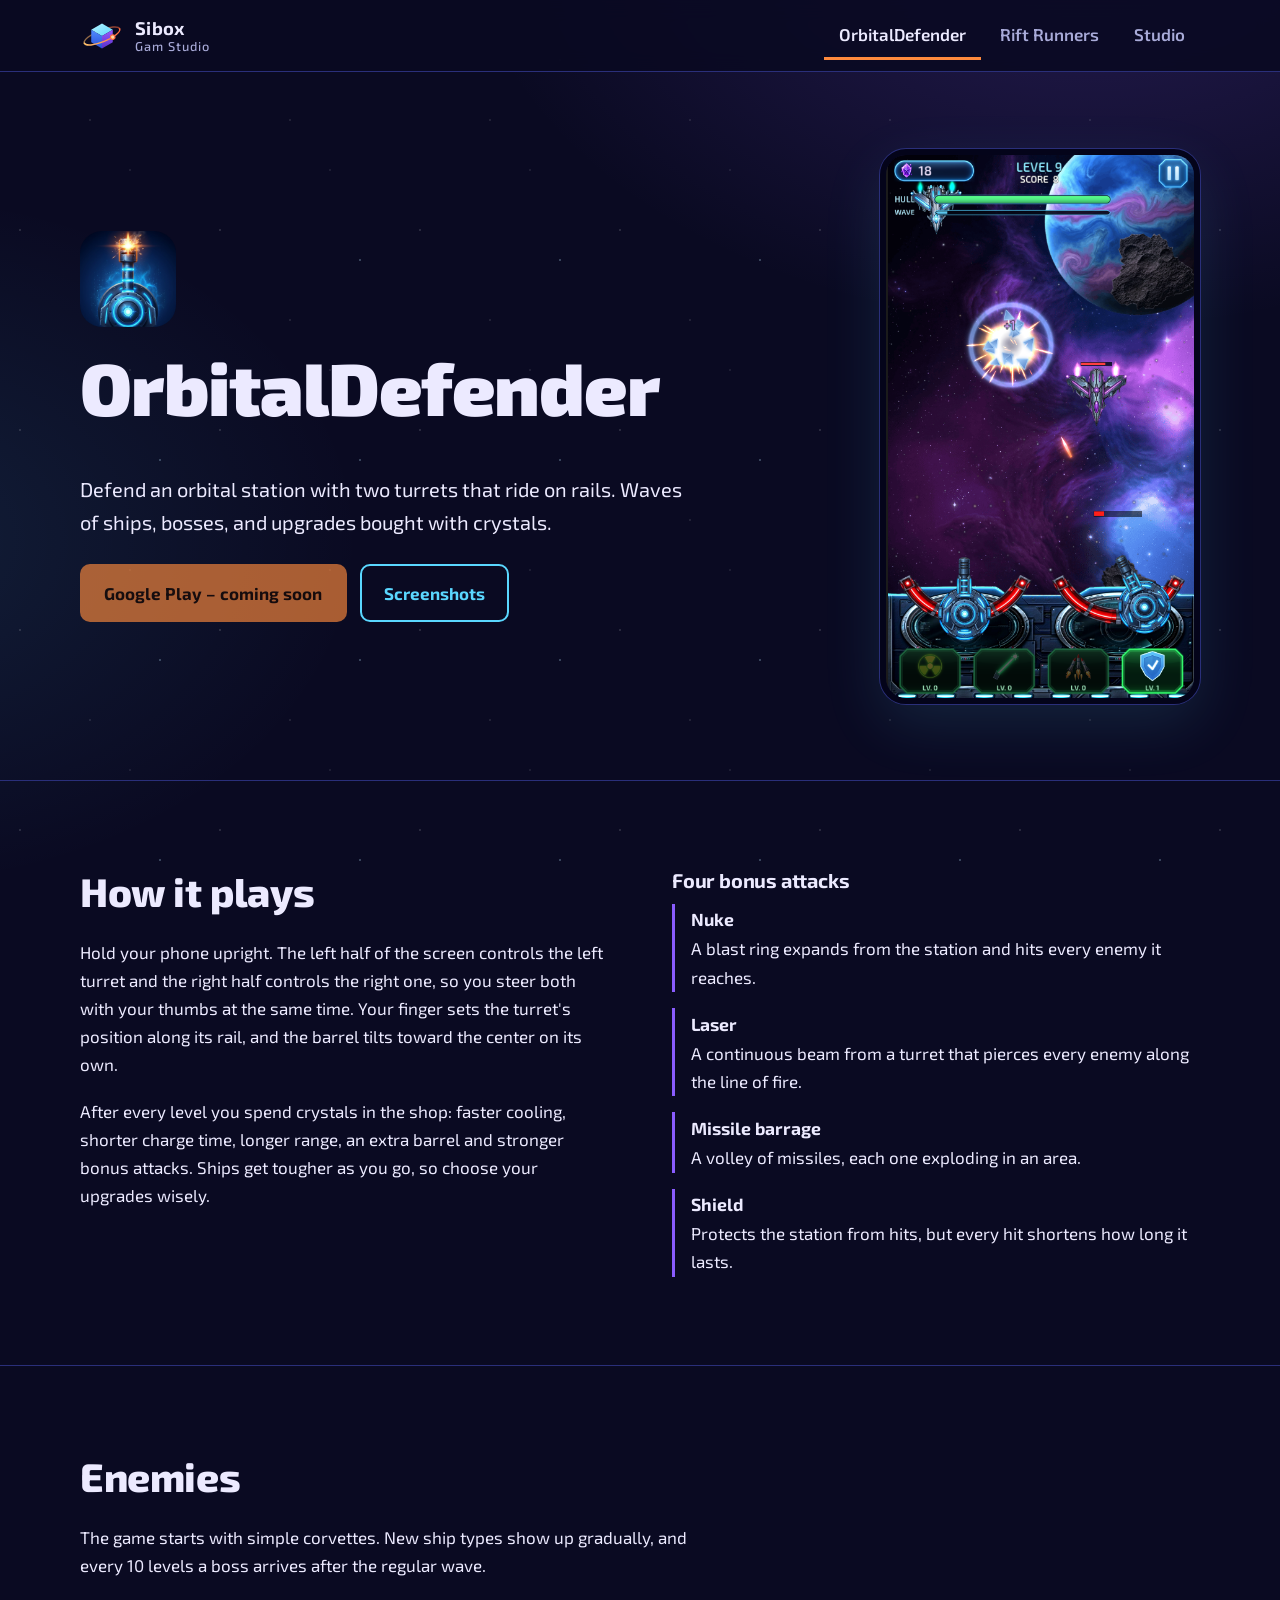
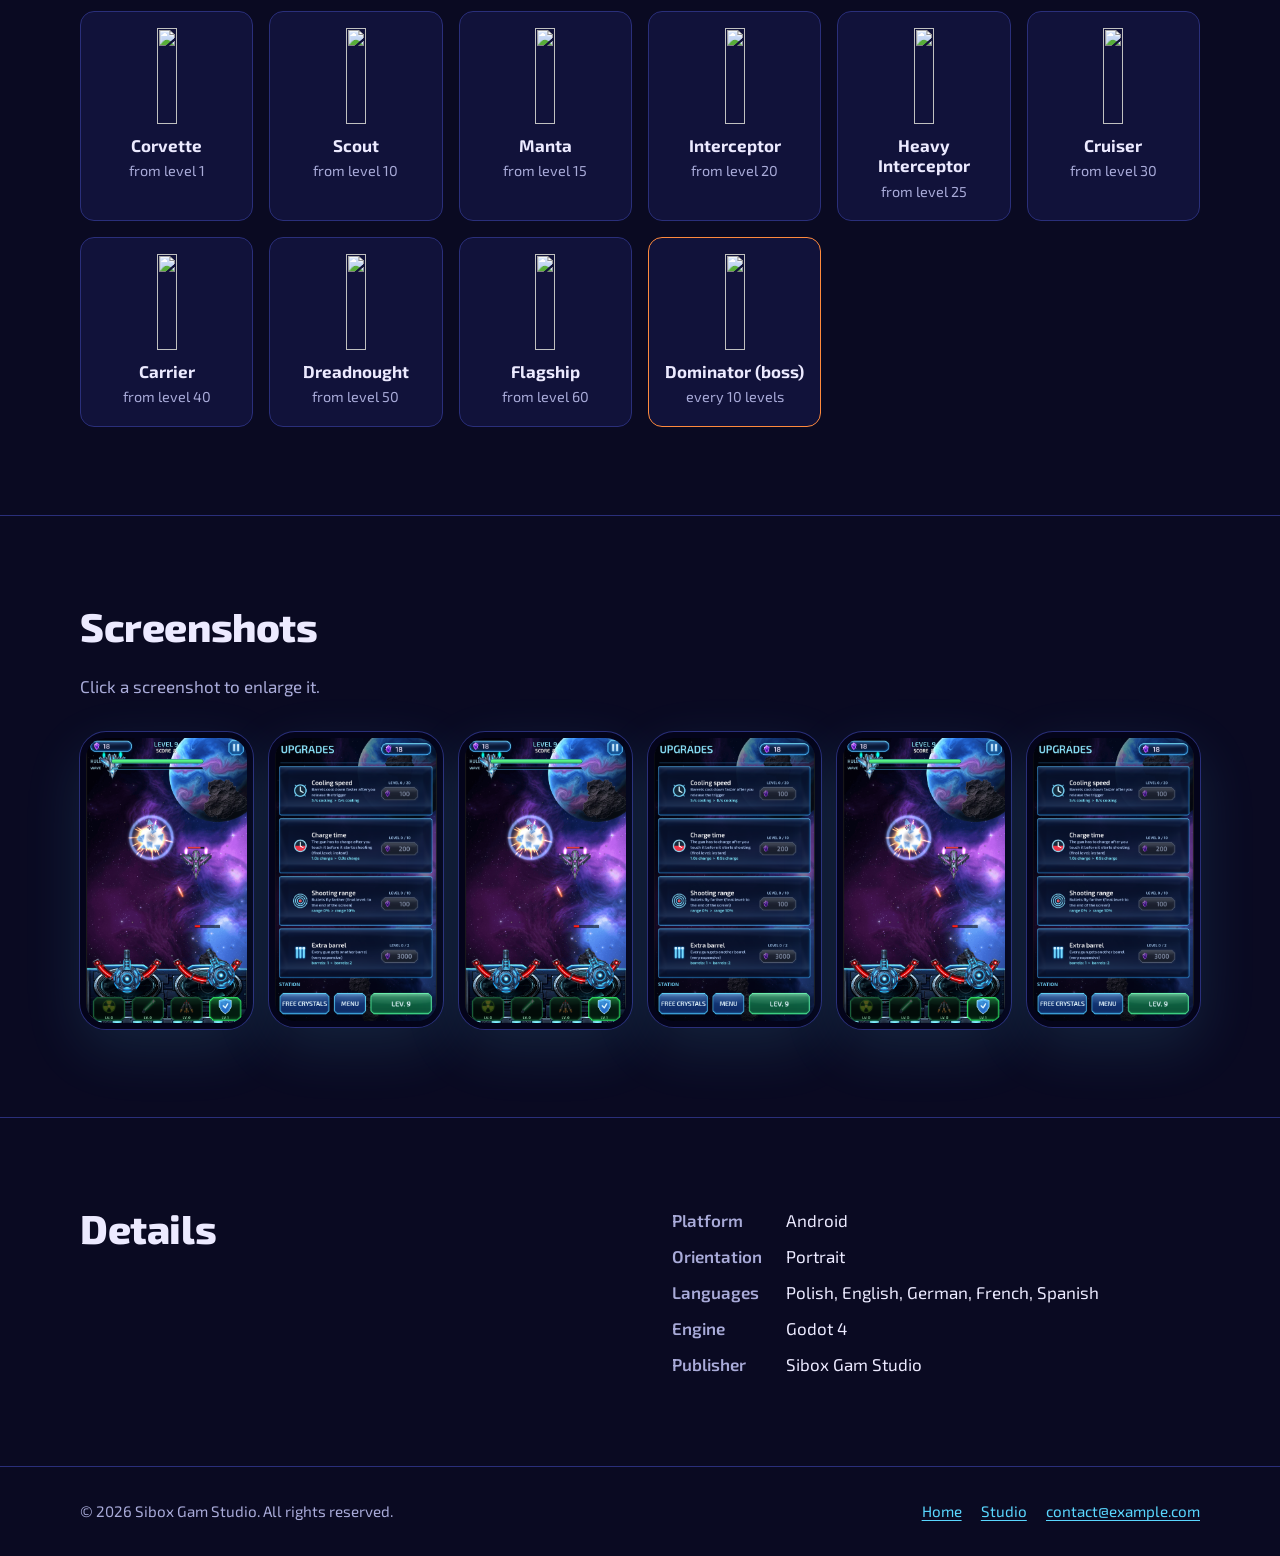
==== orbital-defender.html @ 37a6a01a "Add files via upload" ====
<!DOCTYPE html>
<html lang="en">
<head>
  <meta charset="utf-8">
  <meta name="viewport" content="width=device-width, initial-scale=1">
  <title>OrbitalDefender – Sibox Gam Studio</title>
  <meta name="description" content="OrbitalDefender: a mobile defense game for Android. Two turrets on rails, four bonus attacks, bosses and upgrades.">
  <meta name="theme-color" content="#0a0a22">
  <meta property="og:title" content="OrbitalDefender – Sibox Gam Studio">
  <meta property="og:description" content="OrbitalDefender: a mobile defense game for Android. Two turrets on rails, four bonus attacks, bosses and upgrades.">
  <meta property="og:type" content="website">
  <!-- Once published you can add the full URL: <meta property="og:image" content="https://YOUR-LOGIN.github.io/REPO/assets/img/screenshot-1.png"> -->
  <link rel="icon" href="assets/favicon.svg" type="image/svg+xml">
  <link rel="stylesheet" href="css/style.css">
</head>
<body>
  <a class="skip" href="#main">Skip to content</a>
  <header class="site-header">
    <div class="wrap">
      <a class="brand" href="index.html" aria-label="Sibox Gam Studio – home">
        <img src="assets/logo-mark.svg" alt="" width="44" height="44">
        <span>Sibox<small>Gam Studio</small></span>
      </a>
      <nav class="tabs" aria-label="Main navigation">
        <a href="orbital-defender.html" aria-current="page">OrbitalDefender</a>
        <a href="rift-runners.html">Rift Runners</a>
        <a href="studio.html">Studio</a>
      </nav>
    </div>
  </header>

  <main id="main">
    <section class="game-hero">
      <div class="wrap">
        <div>
          <img class="icon" src="assets/img/orbital-defender-icon.png" alt="OrbitalDefender icon" width="96" height="96">
          <h1>OrbitalDefender</h1>
          <p class="lead">Defend an orbital station with two turrets that ride on rails. Waves of ships, bosses, and upgrades bought with crystals.</p>
          <div class="actions">
            <!-- CHANGE: add the Google Play link once the game is published -->
            <a class="btn btn-primary" href="#" aria-disabled="true">Google Play – coming soon</a>
            <a class="btn btn-ghost" href="#screenshots">Screenshots</a>
          </div>
        </div>
        <!-- REPLACE: assets/img/screenshot-1.png -->
        <img class="phone" src="assets/img/screenshot-1.png" alt="OrbitalDefender gameplay: two turrets and an enemy ship" width="497" height="876">
      </div>
    </section>

    <section class="section-line" id="gameplay">
      <div class="wrap split">
        <div>
          <h2>How it plays</h2>
          <p>Hold your phone upright. The left half of the screen controls the left turret and the right half controls the right one, so you steer both with your thumbs at the same time. Your finger sets the turret's position along its rail, and the barrel tilts toward the center on its own.</p>
          <p>After every level you spend crystals in the shop: faster cooling, shorter charge time, longer range, an extra barrel and stronger bonus attacks. Ships get tougher as you go, so choose your upgrades wisely.</p>
        </div>
        <div>
          <h3>Four bonus attacks</h3>
          <ul class="bonuses">
            <li><strong>Nuke</strong>A blast ring expands from the station and hits every enemy it reaches.</li>
            <li><strong>Laser</strong>A continuous beam from a turret that pierces every enemy along the line of fire.</li>
            <li><strong>Missile barrage</strong>A volley of missiles, each one exploding in an area.</li>
            <li><strong>Shield</strong>Protects the station from hits, but every hit shortens how long it lasts.</li>
          </ul>
        </div>
      </div>
    </section>

    <section class="section-line" id="enemies">
      <div class="wrap">
        <h2>Enemies</h2>
        <p>The game starts with simple corvettes. New ship types show up gradually, and every 10 levels a boss arrives after the regular wave.</p>
      <ul class="enemies">
        <li><img src="assets/img/enemies/corvette.png" alt="" width="96" height="96"><b>Corvette</b><span>from level 1</span></li>
        <li><img src="assets/img/enemies/scout.png" alt="" width="96" height="96"><b>Scout</b><span>from level 10</span></li>
        <li><img src="assets/img/enemies/manta.png" alt="" width="96" height="96"><b>Manta</b><span>from level 15</span></li>
        <li><img src="assets/img/enemies/interceptor.png" alt="" width="96" height="96"><b>Interceptor</b><span>from level 20</span></li>
        <li><img src="assets/img/enemies/heavy_interceptor.png" alt="" width="96" height="96"><b>Heavy Interceptor</b><span>from level 25</span></li>
        <li><img src="assets/img/enemies/cruiser.png" alt="" width="96" height="96"><b>Cruiser</b><span>from level 30</span></li>
        <li><img src="assets/img/enemies/carrier.png" alt="" width="96" height="96"><b>Carrier</b><span>from level 40</span></li>
        <li><img src="assets/img/enemies/dreadnought.png" alt="" width="96" height="96"><b>Dreadnought</b><span>from level 50</span></li>
        <li><img src="assets/img/enemies/mothership.png" alt="" width="96" height="96"><b>Flagship</b><span>from level 60</span></li>
        <li class="boss"><img src="assets/img/enemies/dominator.png" alt="" width="96" height="96"><b>Dominator (boss)</b><span>every 10 levels</span></li>
      </ul>
      </div>
    </section>

    <section class="section-line" id="screenshots">
      <div class="wrap">
        <h2>Screenshots</h2>
        <p class="dim">Click a screenshot to enlarge it.</p>
      <ul class="gallery">
        <li>
          <!-- REPLACE: assets/img/screenshot-1.png -->
          <a href="assets/img/screenshot-1.png" data-lightbox><img class="phone" src="assets/img/screenshot-1.png" alt="OrbitalDefender screenshot 1" width="497" height="876" loading="lazy"></a>
        </li>
        <li>
          <!-- REPLACE: assets/img/screenshot-2.png -->
          <a href="assets/img/screenshot-2.png" data-lightbox><img class="phone" src="assets/img/screenshot-2.png" alt="OrbitalDefender screenshot 2" width="497" height="876" loading="lazy"></a>
        </li>
        <li>
          <!-- REPLACE: assets/img/screenshot-3.png -->
          <a href="assets/img/screenshot-3.png" data-lightbox><img class="phone" src="assets/img/screenshot-3.png" alt="OrbitalDefender screenshot 3" width="497" height="876" loading="lazy"></a>
        </li>
        <li>
          <!-- REPLACE: assets/img/screenshot-4.png -->
          <a href="assets/img/screenshot-4.png" data-lightbox><img class="phone" src="assets/img/screenshot-4.png" alt="OrbitalDefender screenshot 4" width="497" height="876" loading="lazy"></a>
        </li>
        <li>
          <!-- REPLACE: assets/img/screenshot-5.png -->
          <a href="assets/img/screenshot-5.png" data-lightbox><img class="phone" src="assets/img/screenshot-5.png" alt="OrbitalDefender screenshot 5" width="497" height="876" loading="lazy"></a>
        </li>
        <li>
          <!-- REPLACE: assets/img/screenshot-6.png -->
          <a href="assets/img/screenshot-6.png" data-lightbox><img class="phone" src="assets/img/screenshot-6.png" alt="OrbitalDefender screenshot 6" width="497" height="876" loading="lazy"></a>
        </li>
      </ul>
      </div>
    </section>

    <section class="section-line">
      <div class="wrap split">
        <div><h2>Details</h2></div>
        <dl class="facts">
          <dt>Platform</dt><dd>Android</dd>
          <dt>Orientation</dt><dd>Portrait</dd>
          <dt>Languages</dt><dd>Polish, English, German, French, Spanish</dd>
          <dt>Engine</dt><dd>Godot 4</dd>
          <dt>Publisher</dt><dd>Sibox Gam Studio</dd>
        </dl>
      </div>
    </section>
  </main>

  <footer class="site-footer">
    <div class="wrap">
      <p>&copy; <span data-year>2026</span> Sibox Gam Studio. All rights reserved.</p>
      <nav aria-label="Footer">
        <a href="index.html">Home</a>
        <a href="studio.html">Studio</a>
        <!-- CHANGE: put your real e-mail address here -->
        <a href="mailto:contact@example.com">contact@example.com</a>
      </nav>
    </div>
  </footer>
  <script src="js/site.js"></script>
</body>
</html>
---- css/style.css ----
/* Sibox Gam Studio – shared styles for all pages.
   Colors and the Exo 2 typeface come from the OrbitalDefender game itself. */

@font-face {
  font-family: "Exo 2";
  src: url("../assets/fonts/Exo2.ttf") format("truetype");
  font-weight: 100 900;
  font-display: swap;
}

:root {
  --bg: #0a0a22;
  --bg-raised: #11123a;
  --line: #2a2f7a;
  --ink: #eceaff;
  --ink-dim: #a9abd9;
  --cyan: #5ad7ff;
  --violet: #8a5cff;
  --ember: #ff8a3d;
  --ember-ink: #1c0c00;
  --radius-frame: 26px;
  --radius-panel: 14px;
  --radius-ui: 10px;
  --wrap: 1120px;
}

*, *::before, *::after { box-sizing: border-box; }

html { scroll-behavior: smooth; }

body {
  margin: 0;
  font-family: "Exo 2", system-ui, -apple-system, "Segoe UI", sans-serif;
  font-size: 1.0625rem;
  line-height: 1.65;
  color: var(--ink);
  background:
    radial-gradient(900px 600px at 85% -10%, rgba(138, 92, 255, .22), transparent 70%),
    radial-gradient(700px 500px at -10% 60%, rgba(90, 215, 255, .10), transparent 70%),
    var(--bg);
  background-attachment: fixed;
  min-height: 100vh;
  display: flex;
  flex-direction: column;
}

/* Stars: layered dots on a fixed background */
body::before {
  content: "";
  position: fixed;
  inset: 0;
  z-index: -1;
  pointer-events: none;
  opacity: .55;
  background-image:
    radial-gradient(1px 1px at 20px 30px, rgba(255,255,255,.8), transparent),
    radial-gradient(1px 1px at 90px 120px, rgba(255,255,255,.6), transparent),
    radial-gradient(1.5px 1.5px at 160px 60px, rgba(190,232,255,.9), transparent),
    radial-gradient(1px 1px at 130px 170px, rgba(255,255,255,.5), transparent);
  background-size: 200px 200px;
}

img { max-width: 100%; height: auto; display: block; }

a { color: var(--cyan); text-underline-offset: 3px; }
a:hover { color: #9be7ff; }

:focus-visible {
  outline: 3px solid var(--cyan);
  outline-offset: 3px;
  border-radius: 4px;
}

.wrap { width: min(100% - 2.5rem, var(--wrap)); margin-inline: auto; }

.skip {
  position: absolute; left: -999px; top: 0;
  background: var(--ember); color: var(--ember-ink);
  padding: .6rem 1rem; z-index: 100;
}
.skip:focus { left: 0; }

/* ---------- Header and tabs ---------- */
.site-header {
  position: sticky; top: 0; z-index: 50;
  background: rgba(10, 10, 34, .88);
  backdrop-filter: blur(10px);
  border-bottom: 1px solid var(--line);
}
.site-header .wrap {
  display: flex; align-items: center; justify-content: space-between;
  gap: 1rem 2rem; flex-wrap: wrap; padding-block: .7rem;
}
.brand { display: flex; align-items: center; gap: .7rem; text-decoration: none; color: var(--ink); }
.brand img { width: 44px; height: 44px; }
.brand span { font-weight: 700; font-size: 1.15rem; letter-spacing: .01em; line-height: 1.1; }
.brand small { display: block; font-weight: 500; font-size: .8rem; color: var(--ink-dim); letter-spacing: .08em; }

.tabs { display: flex; gap: .25rem; flex-wrap: wrap; }
.tabs a {
  text-decoration: none; color: var(--ink-dim);
  padding: .55rem .95rem; font-weight: 600;
  border-bottom: 3px solid transparent;
}
.tabs a:hover { color: var(--ink); }
.tabs a[aria-current="page"] { color: var(--ink); border-bottom-color: var(--ember); }

/* ---------- Typografia ---------- */
h1, h2, h3 { line-height: 1.12; margin: 0 0 .6em; font-weight: 800; letter-spacing: -.01em; }
h1 { font-size: clamp(2.4rem, 6vw + .5rem, 4.6rem); font-weight: 900; }
h2 { font-size: clamp(1.7rem, 2.6vw + .6rem, 2.5rem); }
h3 { font-size: 1.25rem; font-weight: 700; }
p { margin: 0 0 1.1em; max-width: 62ch; }
.lead { font-size: 1.25rem; color: var(--ink); max-width: 52ch; }
.dim { color: var(--ink-dim); }

section { padding-block: clamp(3rem, 7vw, 5.5rem); }
.section-line { border-top: 1px solid var(--line); }

/* ---------- Przyciski ---------- */
.actions { display: flex; flex-wrap: wrap; gap: .8rem; margin-top: 1.6rem; }
.btn {
  display: inline-block; text-decoration: none; font: inherit; font-weight: 700;
  padding: .8rem 1.4rem; border-radius: var(--radius-ui);
  border: 2px solid transparent; cursor: pointer;
}
.btn-primary { background: var(--ember); color: var(--ember-ink); }
.btn-primary:hover { background: #ffa05e; color: var(--ember-ink); }
.btn-ghost { border-color: var(--cyan); color: var(--cyan); background: transparent; }
.btn-ghost:hover { background: rgba(90, 215, 255, .12); color: #b6f3ff; }
.btn[aria-disabled="true"] { opacity: .65; cursor: not-allowed; }

/* ---------- Home page: hero ---------- */
.hero { padding-block: clamp(3rem, 8vw, 6rem); }
.hero .wrap {
  display: grid; grid-template-columns: 1.15fr .85fr; gap: 2rem 3rem; align-items: center;
}
.hero h1 { margin-bottom: .35em; }
.hero-mark { width: min(100%, 380px); margin-inline: auto; filter: drop-shadow(0 0 60px rgba(138, 92, 255, .45)); }

/* ---------- Game cards on the home page ---------- */
.games h2 { margin-bottom: 1.6rem; }

.game-feature {
  display: grid; grid-template-columns: 1fr 300px; gap: 2rem 3.5rem; align-items: center;
  background: var(--bg-raised); border: 1px solid var(--line);
  border-radius: var(--radius-panel); padding: clamp(1.5rem, 4vw, 3rem);
}
.game-feature .title { display: flex; align-items: center; gap: 1rem; margin-bottom: 1rem; }
.game-feature .title img { width: 72px; height: 72px; border-radius: 16px; }
.game-feature .title h3 { font-size: clamp(1.8rem, 3vw, 2.4rem); margin: 0; font-weight: 800; }

.game-next {
  margin-top: 1.5rem;
  display: grid; grid-template-columns: 180px 1fr; gap: 1.5rem; align-items: center;
  border: 2px dashed var(--line); border-radius: var(--radius-panel);
  padding: 1.2rem 1.5rem;
}
.game-next img { border-radius: 14px; opacity: .85; }
.game-next h3 { margin-bottom: .3em; }
.game-next p { margin-bottom: .6em; }

.badge {
  display: inline-block; font-size: .85rem; font-weight: 700;
  padding: .15rem .7rem; border-radius: 999px;
  background: rgba(255, 138, 61, .16); color: var(--ember); border: 1px solid rgba(255, 138, 61, .5);
}

/* ---------- Phone frame for screenshots ---------- */
.phone {
  border: 6px solid #04041a; border-radius: var(--radius-frame); overflow: hidden;
  box-shadow: 0 0 0 1px var(--line), 0 20px 60px rgba(90, 215, 255, .12);
  background: #04041a;
}

/* ---------- Game page ---------- */
.game-hero { padding-block: clamp(2.5rem, 6vw, 5rem); }
.game-hero .wrap { display: grid; grid-template-columns: 1fr 320px; gap: 2rem 4rem; align-items: center; }
.game-hero .icon { width: 96px; height: 96px; border-radius: 22px; margin-bottom: 1.2rem; }
.facts { display: grid; grid-template-columns: max-content 1fr; gap: .5rem 1.5rem; margin: 0; }
.facts dt { color: var(--ink-dim); font-weight: 600; }
.facts dd { margin: 0; }

.split { display: grid; grid-template-columns: 1fr 1fr; gap: 2rem 4rem; align-items: start; }
.split > div > p:last-child { margin-bottom: 0; }

.bonuses { list-style: none; margin: 0; padding: 0; display: grid; gap: 1rem; }
.bonuses li { border-left: 3px solid var(--violet); padding: .1rem 0 .1rem 1rem; }
.bonuses strong { display: block; font-size: 1.1rem; }

.enemies {
  list-style: none; padding: 0; margin: 2rem 0 0;
  display: grid; grid-template-columns: repeat(auto-fill, minmax(150px, 1fr)); gap: 1rem;
}
.enemies li {
  background: var(--bg-raised); border: 1px solid var(--line); border-radius: var(--radius-panel);
  padding: 1rem .8rem; text-align: center;
}
.enemies img { height: 96px; width: auto; margin: 0 auto .7rem; object-fit: contain; }
.enemies b { display: block; line-height: 1.2; }
.enemies span { font-size: .9rem; color: var(--ink-dim); }
.enemies .boss { border-color: var(--ember); }

.gallery {
  list-style: none; padding: 0; margin: 2rem 0 0;
  display: grid; grid-template-columns: repeat(2, 1fr); gap: 1.2rem;
}
@media (min-width: 560px) { .gallery { grid-template-columns: repeat(3, 1fr); } }
@media (min-width: 960px) { .gallery { grid-template-columns: repeat(6, 1fr); gap: 1rem; } }
.gallery a { display: block; border-radius: var(--radius-frame); }
.gallery .phone { transition: transform .2s ease; }
.gallery a:hover .phone { transform: translateY(-4px); }
.gallery.gallery-3 { grid-template-columns: repeat(auto-fit, minmax(160px, 240px)); }

dialog.lightbox {
  border: 0; padding: 0; background: transparent; max-width: 94vw; max-height: 94vh; overflow: visible;
}
dialog.lightbox::backdrop { background: rgba(4, 4, 20, .88); }
dialog.lightbox img { max-height: 90vh; width: auto; border-radius: var(--radius-frame); }
dialog.lightbox button {
  position: absolute; top: -.5rem; right: -.5rem; width: 2.6rem; height: 2.6rem;
  border-radius: 50%; border: 2px solid var(--cyan); background: var(--bg);
  color: var(--ink); font: inherit; font-size: 1.3rem; cursor: pointer;
}

/* ---------- Footer ---------- */
.site-footer { margin-top: auto; border-top: 1px solid var(--line); padding-block: 2rem; color: var(--ink-dim); font-size: .95rem; }
.site-footer .wrap { display: flex; flex-wrap: wrap; justify-content: space-between; gap: 1rem 2rem; }
.site-footer p { margin: 0; max-width: none; }
.site-footer nav { display: flex; gap: 1.2rem; flex-wrap: wrap; }

/* ---------- Mobile ---------- */
@media (max-width: 820px) {
  .hero .wrap, .game-hero .wrap, .game-feature, .split { grid-template-columns: 1fr; }
  .hero-mark { width: 200px; margin-inline: 0; order: -1; }
  .game-feature .phone, .game-hero .phone { max-width: 280px; }
  .game-next { grid-template-columns: 1fr; }
  .game-next img { max-width: 220px; }
  .tabs a { padding: .5rem .55rem; font-size: .95rem; }
}

@media (prefers-reduced-motion: reduce) {
  html { scroll-behavior: auto; }
  .gallery .phone { transition: none; }
}
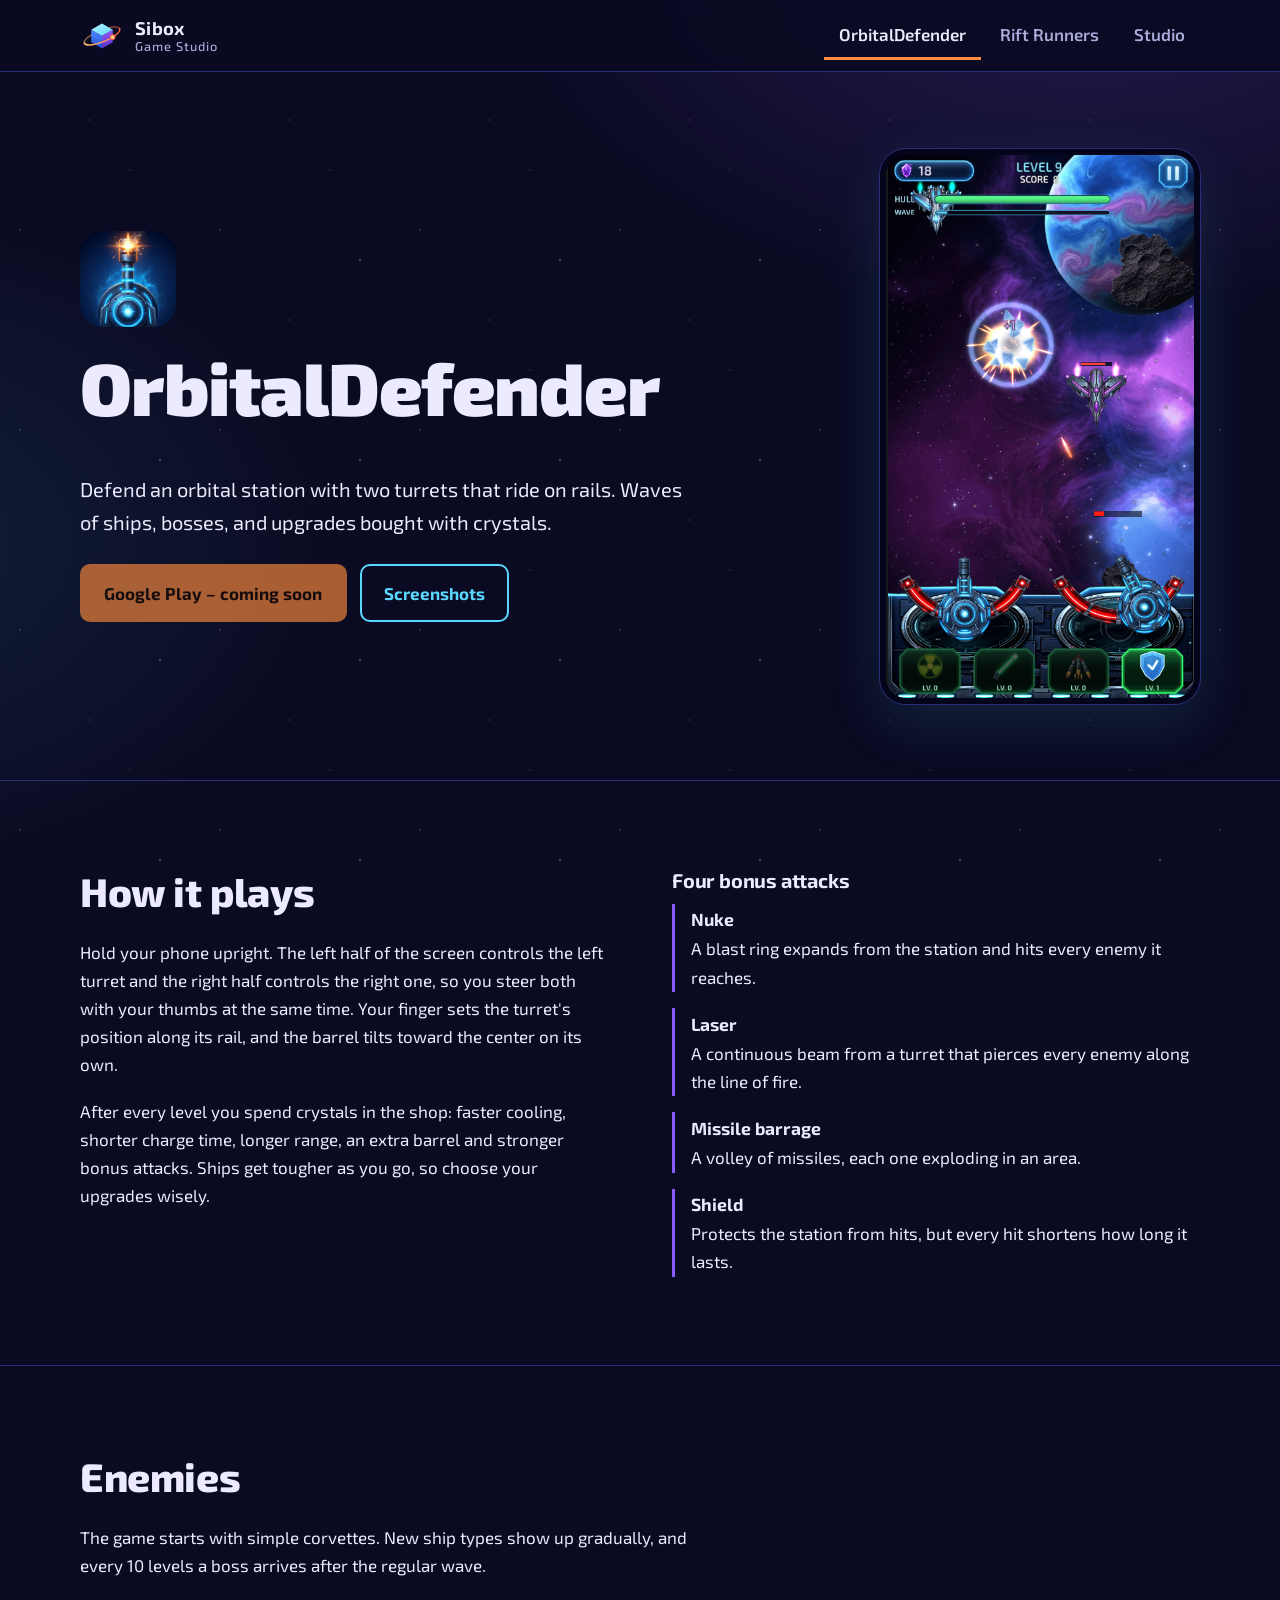
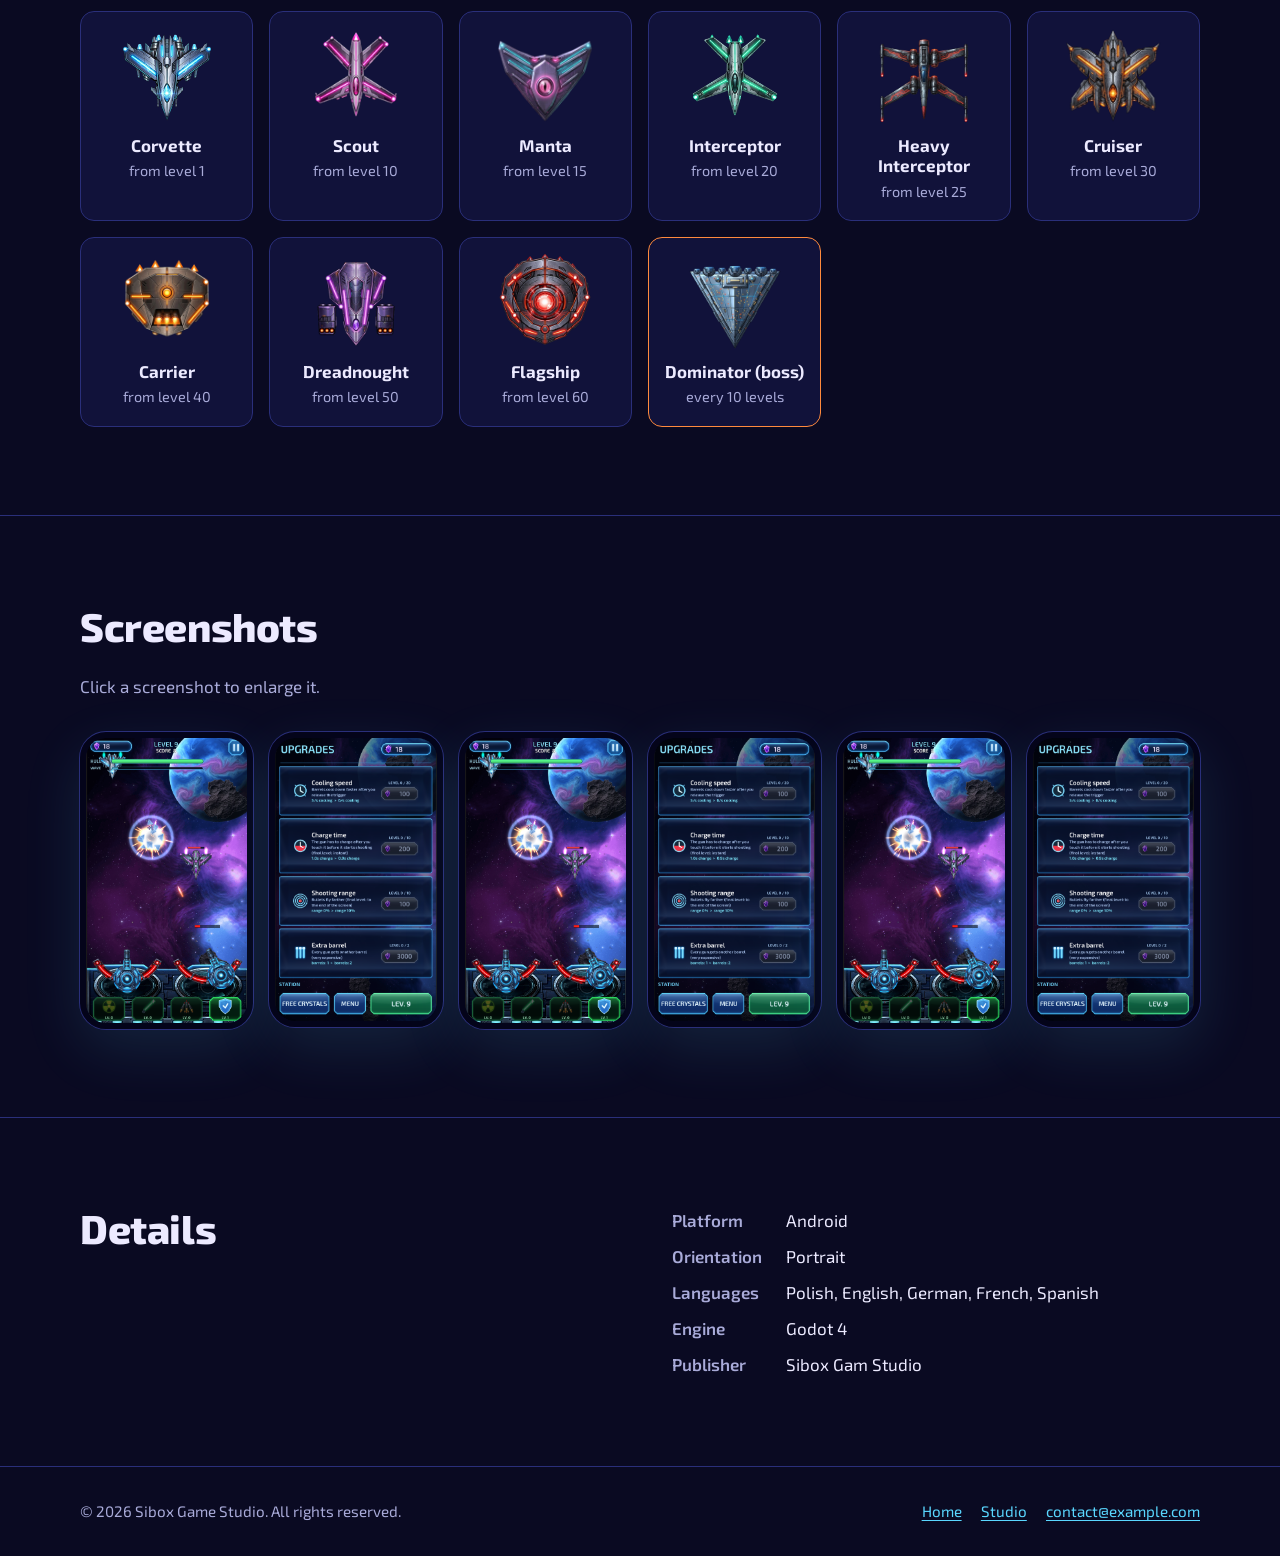
==== commit 8ddc65f8: "Update orbital-defender.html" ====
--- a/orbital-defender.html
+++ b/orbital-defender.html
@@ -3,7 +3,7 @@
 <head>
   <meta charset="utf-8">
   <meta name="viewport" content="width=device-width, initial-scale=1">
-  <title>OrbitalDefender – Sibox Gam Studio</title>
+  <title>OrbitalDefender – Sibox Game Studio</title>
   <meta name="description" content="OrbitalDefender: a mobile defense game for Android. Two turrets on rails, four bonus attacks, bosses and upgrades.">
   <meta name="theme-color" content="#0a0a22">
   <meta property="og:title" content="OrbitalDefender – Sibox Gam Studio">
@@ -19,7 +19,7 @@
     <div class="wrap">
       <a class="brand" href="index.html" aria-label="Sibox Gam Studio – home">
         <img src="assets/logo-mark.svg" alt="" width="44" height="44">
-        <span>Sibox<small>Gam Studio</small></span>
+        <span>Sibox<small>Game Studio</small></span>
       </a>
       <nav class="tabs" aria-label="Main navigation">
         <a href="orbital-defender.html" aria-current="page">OrbitalDefender</a>
@@ -134,7 +134,7 @@
 
   <footer class="site-footer">
     <div class="wrap">
-      <p>&copy; <span data-year>2026</span> Sibox Gam Studio. All rights reserved.</p>
+      <p>&copy; <span data-year>2026</span> Sibox Game Studio. All rights reserved.</p>
       <nav aria-label="Footer">
         <a href="index.html">Home</a>
         <a href="studio.html">Studio</a>
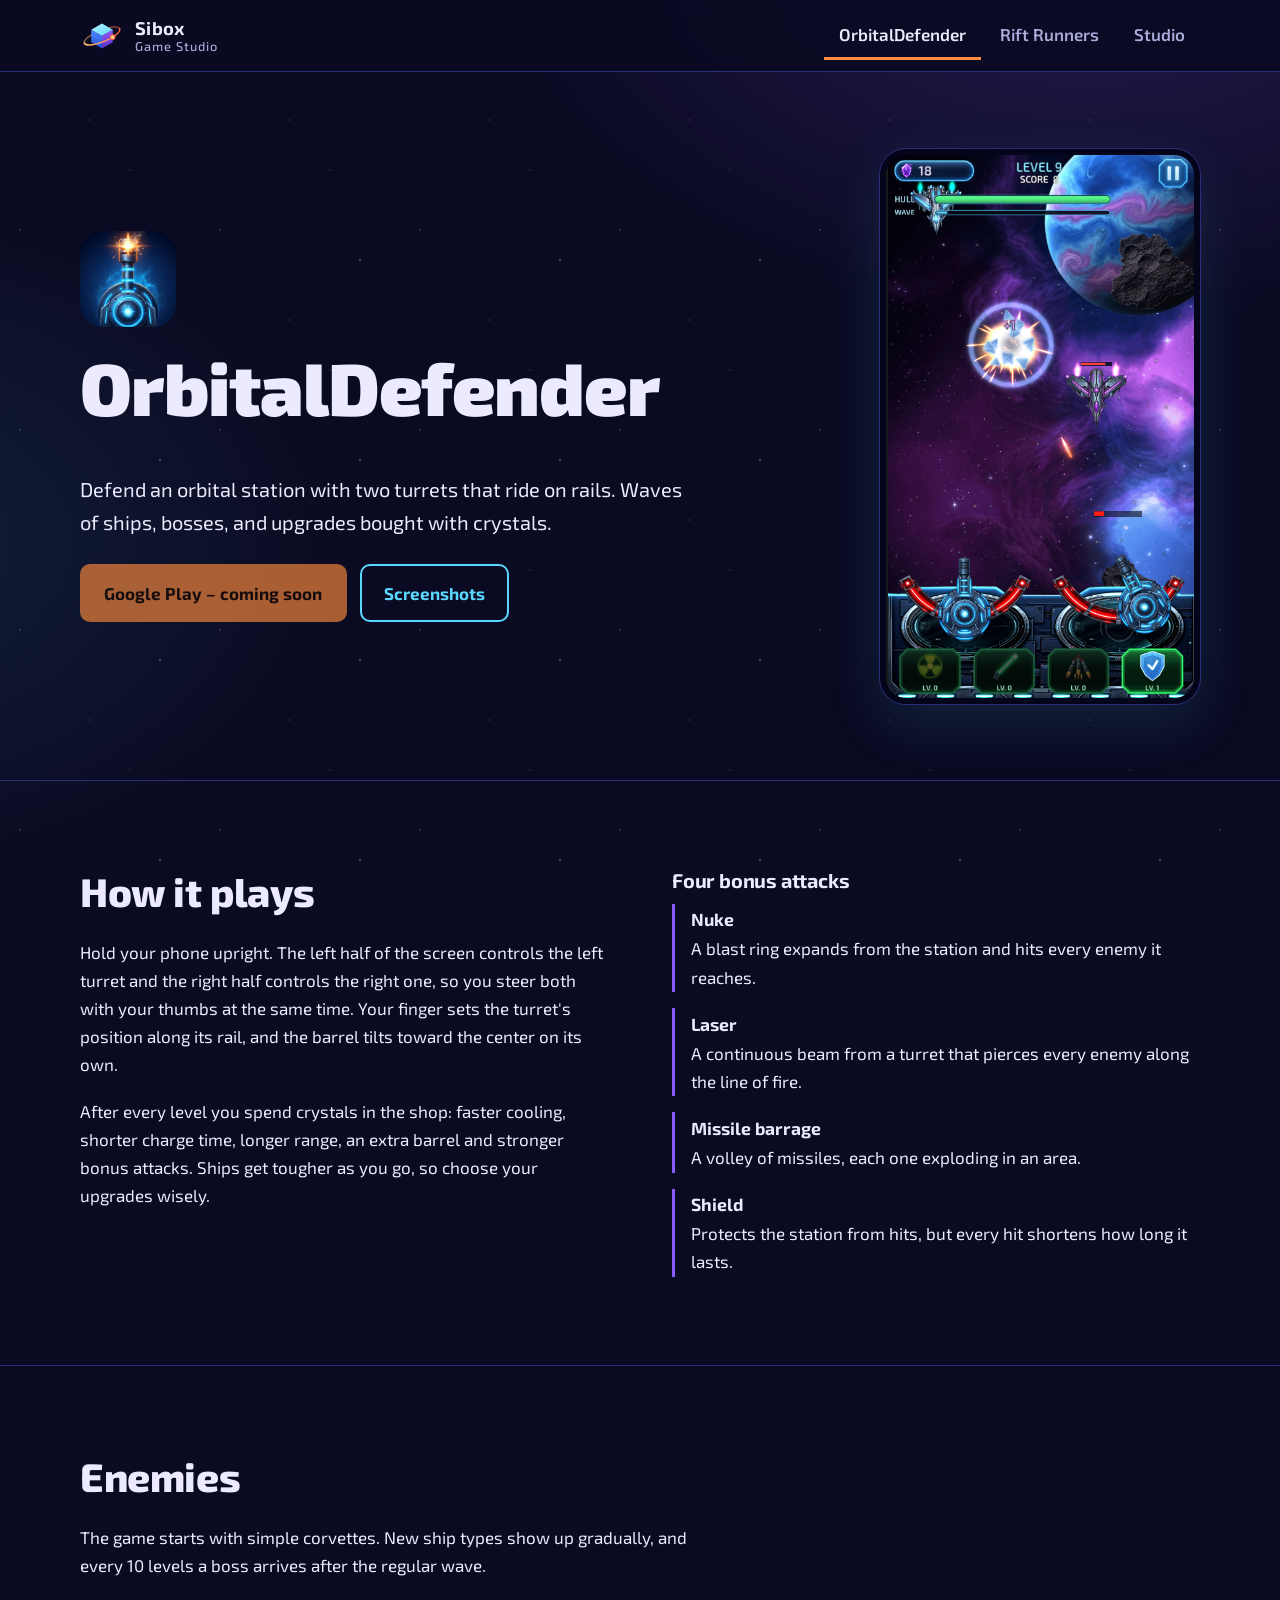
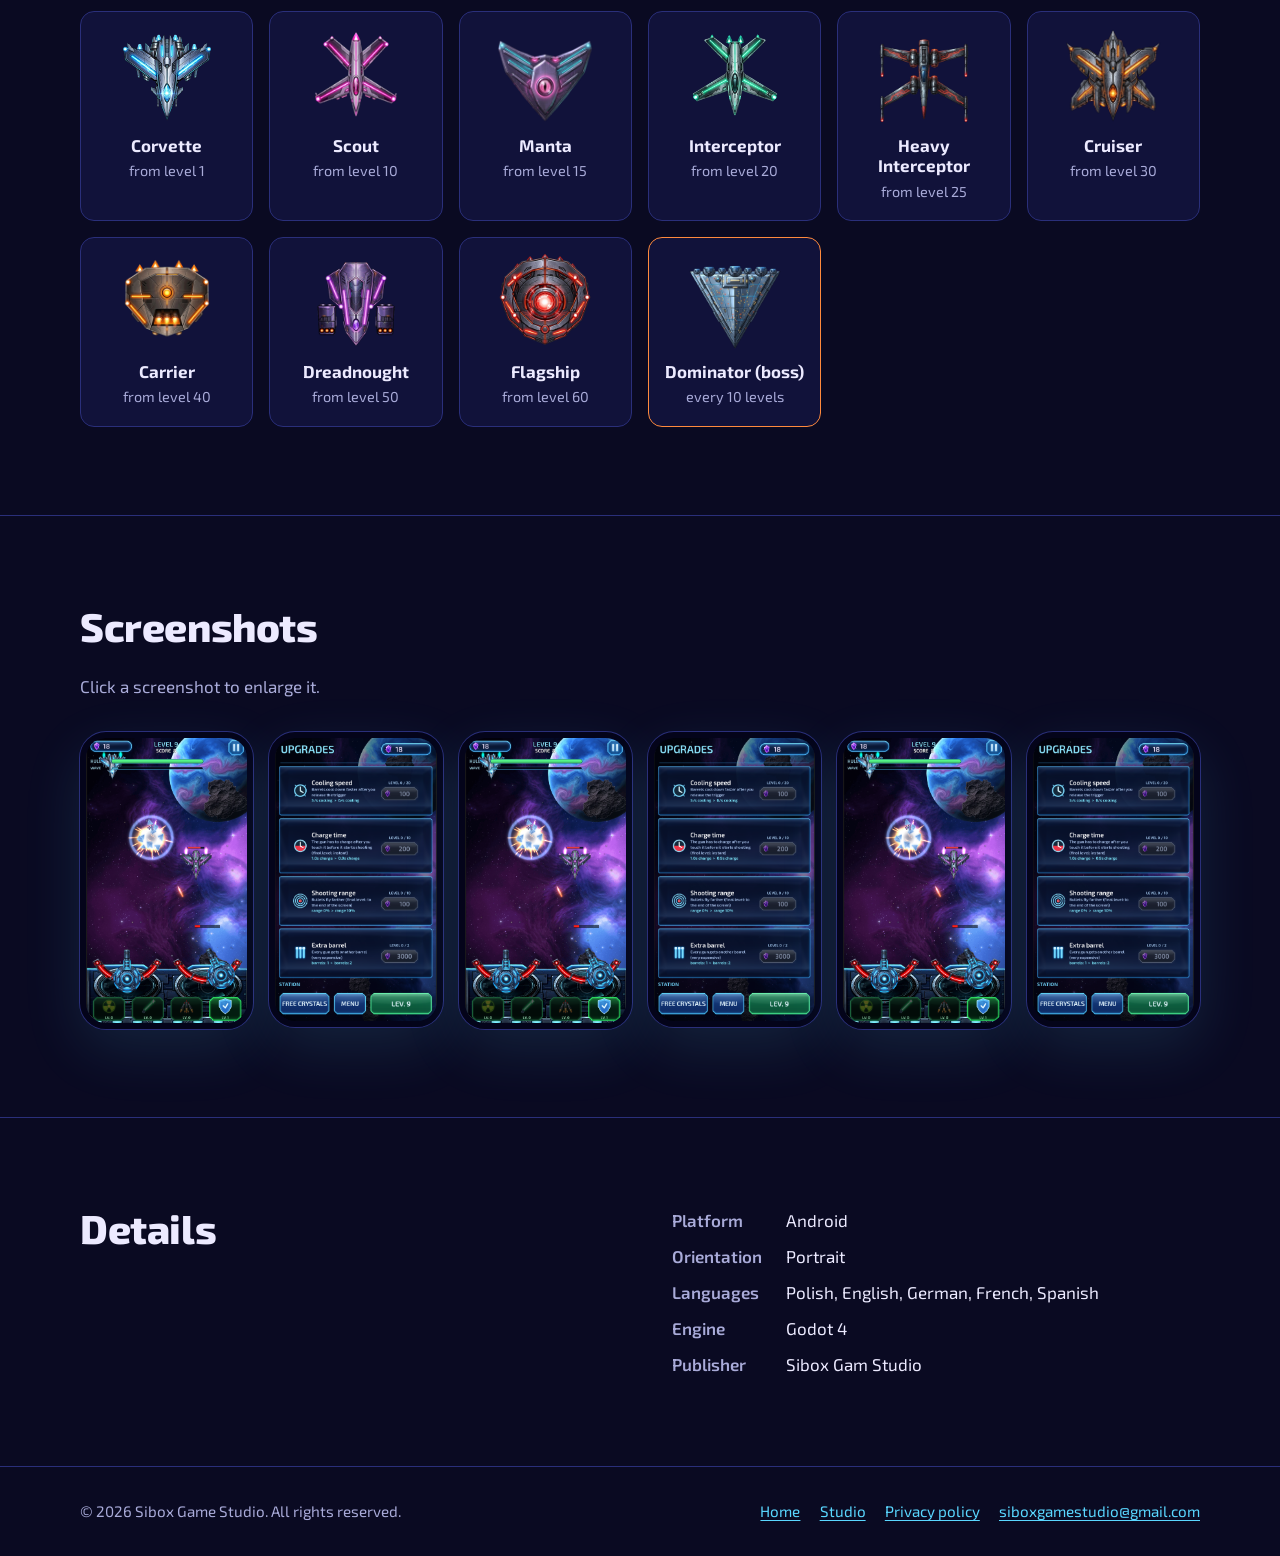
==== commit aee464ed: "Update contact email in footer" ====
--- a/orbital-defender.html
+++ b/orbital-defender.html
@@ -138,8 +138,9 @@
       <nav aria-label="Footer">
         <a href="index.html">Home</a>
         <a href="studio.html">Studio</a>
+         <a href="privacy.html">Privacy policy</a>
         <!-- CHANGE: put your real e-mail address here -->
-        <a href="mailto:contact@example.com">contact@example.com</a>
+        <a href="mailto:contact@example.com">siboxgamestudio@gmail.com</a>
       </nav>
     </div>
   </footer>
--- a/css/style.css
+++ b/css/style.css
@@ -243,3 +243,8 @@
   html { scroll-behavior: auto; }
   .gallery .phone { transition: none; }
 }
+
+/* ---------- Privacy policy ---------- */
+.policy ul { margin: 0 0 1.1em; padding-left: 1.2rem; max-width: 62ch; }
+.policy li { margin-bottom: .45em; }
+.policy .split h2 { font-size: clamp(1.3rem, 1.6vw + .6rem, 1.7rem); }
